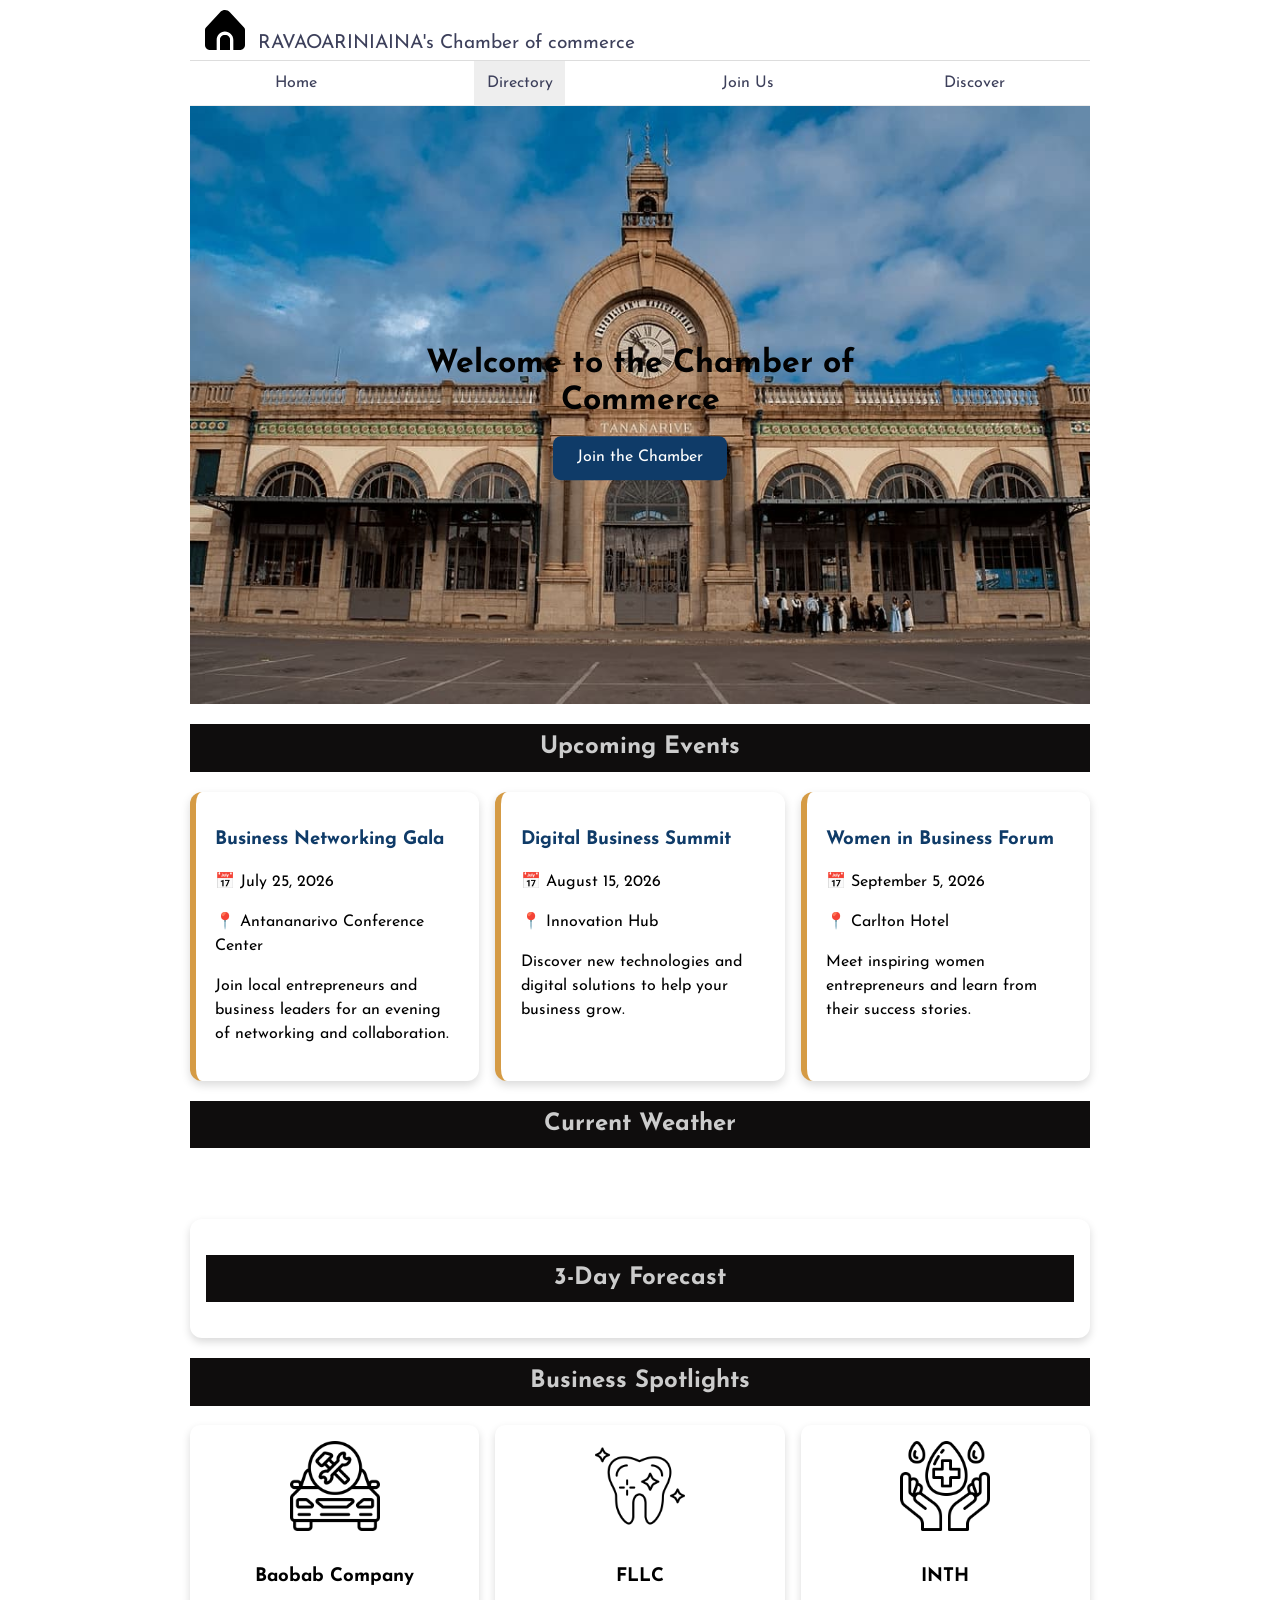
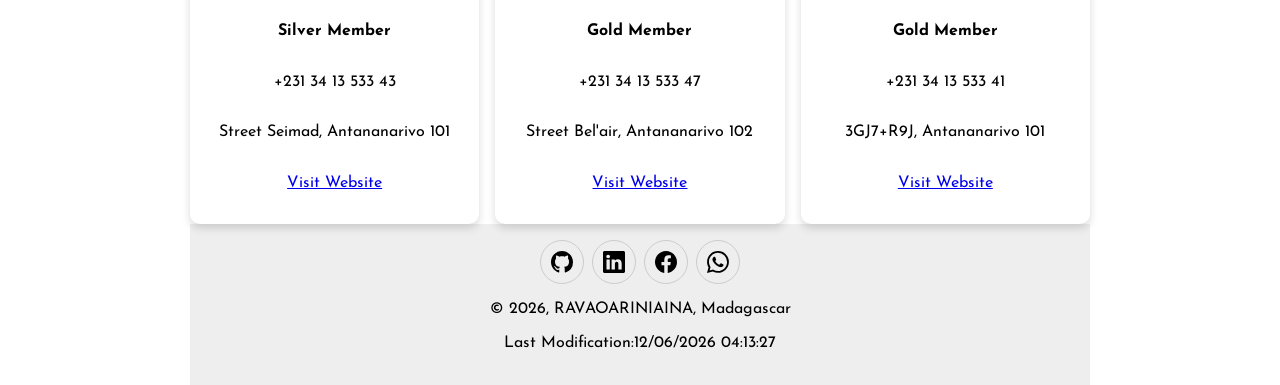
==== chamber/index.html @ f73c236e "week 3 CHECK" ====
<!DOCTYPE html>
<html lang="en">

<head>
    <meta charset="UTF-8">
    <meta name="viewport" content="width=device-width, initial-scale=1.0">

    <title>HOME | Chamber of Commerce</title>
    <meta name="description" content="This is a WDD231, Chamber of commerce class project; The site will create business directories
     by RAVAOARINIAINA">
    <meta name="author" content="RAVAOARINIAINA">
    <link rel="shortcut icon" href="favicon.ico" type="image/x-icon">
    <link rel="preconnect" href="https://fonts.googleapis.com">
    <link rel="preconnect" href="https://fonts.gstatic.com" crossorigin>
    <link
        href="https://fonts.googleapis.com/css2?family=Josefin+Sans:ital,wght@0,100..700;1,100..700&family=Sansita:ital,wght@0,400;0,700;0,800;0,900;1,400;1,700;1,800;1,900&display=swap"
        rel="stylesheet">

    <meta property="og:title" content="Explore the Chamber of Commerce Business Directory">
    <meta property="og:description"
        content="Explore local businesses, discover trusted services, and connect with Chamber of Commerce members in our community.">
    <meta property="og:url" content="https://www.directory.com/">
    <meta property="og:image" content="https://iloantsa.github.io/wdd231/chamber/images/hero.jpg">
    <link rel="stylesheet" href="styles/normalize.css">
    <link rel="stylesheet" href="styles/small.css">
    <link rel="stylesheet" href="styles/larger.css">
    <script src="scripts/getdate.js" defer></script>
    <script src="scripts/members.js" defer></script>
    <script src="scripts/navigation.js" defer></script>
    <script src="scripts/spotlights.js" defer></script>
    <script src="scripts/getweather.js" defer></script>
    <script src="scripts/forecast.js" defer></script>



</head>

<body>
    <header>
        <img src="images/home.svg" alt="Site Logo" width="50" height="50">
        <span>RAVAOARINIAINA's Chamber of commerce</span>
        <button id="ham-btn" class="hamburger" aria-label="Navigation Menu"></button>

    </header>
    <nav id="nav-bar" class="navigation">
        <ul>
            <li><a href="index.html">Home</a></li>
            <li class="current"><a href="directory.html">Directory</a></li>
            <li><a href="#">Join Us</a></li>
            <li><a href="#">Discover</a></li>
        </ul>

    </nav>
    <main>
        <section class="hero">
            <img src="images/hero.jpg" alt="Chamber Commerce of Antananarivo">
            <div class="hero-text">
                <h1>Welcome to the Chamber of Commerce</h1>
                <a href="join.html" class="join-btn">Join the Chamber</a>
            </div>
        </section>
        <section class="events">
            <h2>Upcoming Events</h2>
        
            <div class="event-container">
        
                <article class="event-card">
                    <h3>Business Networking Gala</h3>
        
                    <p>📅 July 25, 2026</p>
        
                    <p>📍 Antananarivo Conference Center</p>
        
                    <p>
                        Join local entrepreneurs and business leaders for an evening
                        of networking and collaboration.
                    </p>
                </article>
        
                <article class="event-card">
                    <h3>Digital Business Summit</h3>
        
                    <p>📅 August 15, 2026</p>
        
                    <p>📍 Innovation Hub</p>
        
                    <p>
                        Discover new technologies and digital solutions to help
                        your business grow.
                    </p>
                </article>
        
                <article class="event-card">
                    <h3>Women in Business Forum</h3>
        
                    <p>📅 September 5, 2026</p>
        
                    <p>📍 Carlton Hotel</p>
        
                    <p>
                        Meet inspiring women entrepreneurs and learn from their
                        success stories.
                    </p>
                </article>
        
            </div>
        </section>

        <section class="weather">
            <h2>Current Weather</h2>
        
            <p id="town"></p>
        
            <img id="weather-icon" src="" alt="">
        
            <p id="temperature"></p>
        
            <p id="description"></p>
        </section>
        <section class="forecast">
            <h2>3-Day Forecast</h2>
            <div id="forecast-container"></div>
        </section>
        <section class="spotlights">
            <h2>Business Spotlights</h2>
        
            <div id="spotlights"></div>
        </section>

    </main>

    <footer>
        <div class="social">
            <a href="#" target="_blank"><img src="images/github.svg" alt="github" width="16" height="16"></a>
            <a href="#" target="_blank"><img src="images/linkedin.svg" alt="linked in" width="16" height="16"></a>
            <a href="#" target="_blank"><img src="images/facebook.svg" alt="facebook" width="16" height="16"></a>
            <a href="#" target="_blank"><img src="images/whatsapp.svg" alt="whatsapp" width="16" height="16"></a>

        </div>
        <p>© 2026, <span id="currentyear"></span> RAVAOARINIAINA, Madagascar </p>
        <p id="lastModified"></p>

    </footer>

</body>

</html>
---- chamber/styles/small.css ----
/* ==========================================================
   SITE WIDE
========================================================== */

* {
    box-sizing: border-box;
    font-family: "Josefin Sans", sans-serif;
}

h1 {
    margin: 1rem 10px;
    color: #020202;
}

h2 {
    text-align: center;
    background: #0f0d0d;
    color: #ccc;
    padding: 10px;
}

/* ==========================================================
   HEADER
========================================================== */

header {
    display: grid;
    grid-template-columns: 50px auto 70px;
    align-items: end;
    column-gap: 8px;
    padding: 5px 0 5px 10px;
    border-bottom: 1px solid #ddd;
}

header img {
    width: 100%;
    height: auto;
    display: block;
    padding: 5px;
}

header span {
    color: #3D405B;
    font-size: 1.2rem;
}

/* ==========================================================
   HAMBURGER
========================================================== */

.hamburger {
    background: none;
    border: none;
    color: #3D405B;
    cursor: pointer;
    font-size: 35px;
    padding: 20px;
    margin-right: 20px;
}

.hamburger::before {
    content: "\2630";
}

.hamburger.show::before {
    content: "\00D7";
}

/* ==========================================================
   NAVIGATION
========================================================== */

.navigation {
    display: none;
}

.navigation.show {
    display: block;
}

.navigation ul {
    list-style: none;
    margin: 0;
    padding: 0;
}

.navigation li.current {
    background: #eee;
}

.navigation a {
    display: block;
    padding: .8rem;
    color: #3D405B;
    text-decoration: none;
    border-bottom: 1px solid #ddd;
}

.navigation a:hover {
    background: #ccceee;
}

/* ==========================================================
   HERO
========================================================== */

.hero {
    position: relative;
}

.hero img {
    width: 100%;
    display: block;
}

.hero-text {
    position: absolute;
    top: 50%;
    left: 50%;
    transform: translate(-50%, -50%);
    text-align: center;
}

.join-btn {
    display: inline-block;
    padding: .8rem 1.5rem;
    background: #0f3b68;
    color: white;
    text-decoration: none;
    border-radius: 8px;
    cursor: pointer;
}


/* ==========================================================
   BUTTONS
========================================================== */

.buttons {
    display: flex;
    justify-content: center;
    gap: 10px;
    padding: 10px;
}

button {
    width: 90px;
    padding: 8px;
    cursor: pointer;
}

/* ==========================================================
   DIRECTORY
========================================================== */

.container {
    display: grid;
    grid-template-columns: 1fr;
    gap: 20px;
    padding: 20px;
    background: #f0f0f0;
}

#members.grid {
    display: grid;
    grid-template-columns: repeat(auto-fit, minmax(250px, 1fr));
    gap: 1rem;
}

#members.list {
    display: block;
}

#members section {
    background: white;
    border: 1px solid #ccc;
    border-radius: 8px;
    padding: 1rem;
    text-align: center;
}

#members section a {
    text-decoration: none;
    color: #3D405B;
    font-weight: bold;
}

#members section a:hover {
    text-decoration: underline;
}

/* ==========================================================
   EVENTS
========================================================== */

.event-container {
    display: grid;
    gap: 1rem;
}

.event-card {
    background: white;
    border-left: 6px solid #d59b45;
    border-radius: 12px;
    padding: 1.2rem;
    box-shadow: 0 4px 10px rgba(0, 0, 0, .15);
}

.event-card h3 {
    color: #0f3b68;
}

.event-card p {
    line-height: 1.5;
}

/* ==========================================================
   WEATHER
========================================================== */

.weather-container {
    display: grid;
    gap: 1rem;
}

.current-weather,
.forecast {
    background: white;
    padding: 1rem;
    border-radius: 12px;
    box-shadow: 0 4px 8px rgba(0, 0, 0, .15);
}

#forecast-container {
    display: grid;
    gap: 1rem;
}

.forecast-card {
    background: #f5f5f5;
    border-radius: 10px;
    text-align: center;
    padding: 1rem;
}

.card {
    background: #f6f0da;
    border: 1px solid #5d6f67;
    border-radius: 10px;
    text-align: center;
}

.card h2 {
    color: #3a5250;
}

#temperature {
    font-size: 2rem;
    color: #537279;
}

#description {
    text-transform: capitalize;
}

/* ==========================================================
   SPOTLIGHTS
========================================================== */

#spotlights {
    display: grid;
    gap: 1rem;
}

#spotlights section {
    background: white;
    border-radius: 10px;
    box-shadow: 0 4px 8px rgba(0, 0, 0, .15);
    padding: 1rem;
    text-align: center;
}

#spotlights img {
    width: 90px;
    height: 90px;
    object-fit: contain;
    margin-bottom: 1rem;
}

/* ==========================================================
   FOOTER
========================================================== */

footer {
    background: #eee;
    text-align: center;
    padding: 1rem;
}

.social {
    display: flex;
    justify-content: center;
    gap: 8px;
}

.social a {
    width: 44px;
    height: 44px;
    border: 1px solid #ccc;
    border-radius: 50%;
    display: flex;
    justify-content: center;
    align-items: center;
}

.social img {
    width: 22px;
    height: 22px;
}

.social a:hover {
    background: #ddd;
}
---- chamber/styles/larger.css ----
@media only screen and (min-width: 38rem) {

    /* =========================
       GENERAL LAYOUT
    ========================== */

    header,
    nav,
    main,
    footer {
        max-width: 900px;
        margin: 0 auto;
    }

    /* =========================
       HEADER
    ========================== */

    header {
        grid-template-columns: 50px auto;
    }

    .hamburger {
        display: none;
    }

    /* =========================
       NAVIGATION
    ========================== */

    .navigation {
        display: block;
        border-bottom: 1px solid #eee;
    }

    .navigation ul {
        display: flex;
        justify-content: space-around;
    }

    .navigation a {
        border: none;
    }

    /* =========================
       HOME GRID
    ========================== */

    .home-grid {
        grid-template-columns: repeat(3, 1fr);
    }

    /* =========================
       DIRECTORY
    ========================== */

    .container {
        grid-template-columns: 1fr 1fr;
    }

    .section1 {
        grid-column: 1;
    }

    .section2 {
        grid-column: 2;
    }

    .section3 {
        grid-column: 1 / 3;
    }

    /* =========================
       EVENTS
    ========================== */

    .event-container {
        grid-template-columns: repeat(3, 1fr);
    }

    /* =========================
       WEATHER
    ========================== */

    .weather-container {
        grid-template-columns: 300px 1fr;
    }

    /* =========================
       FORECAST
    ========================== */

    #forecast-container {
        grid-template-columns: repeat(3, 1fr);
    }

    /* =========================
       SPOTLIGHTS
    ========================== */

    #spotlights {
        grid-template-columns: repeat(3, 1fr);
    }

    #spotlights section {
        display: flex;
        flex-direction: column;
        align-items: center;
        text-align: center;
    }
}
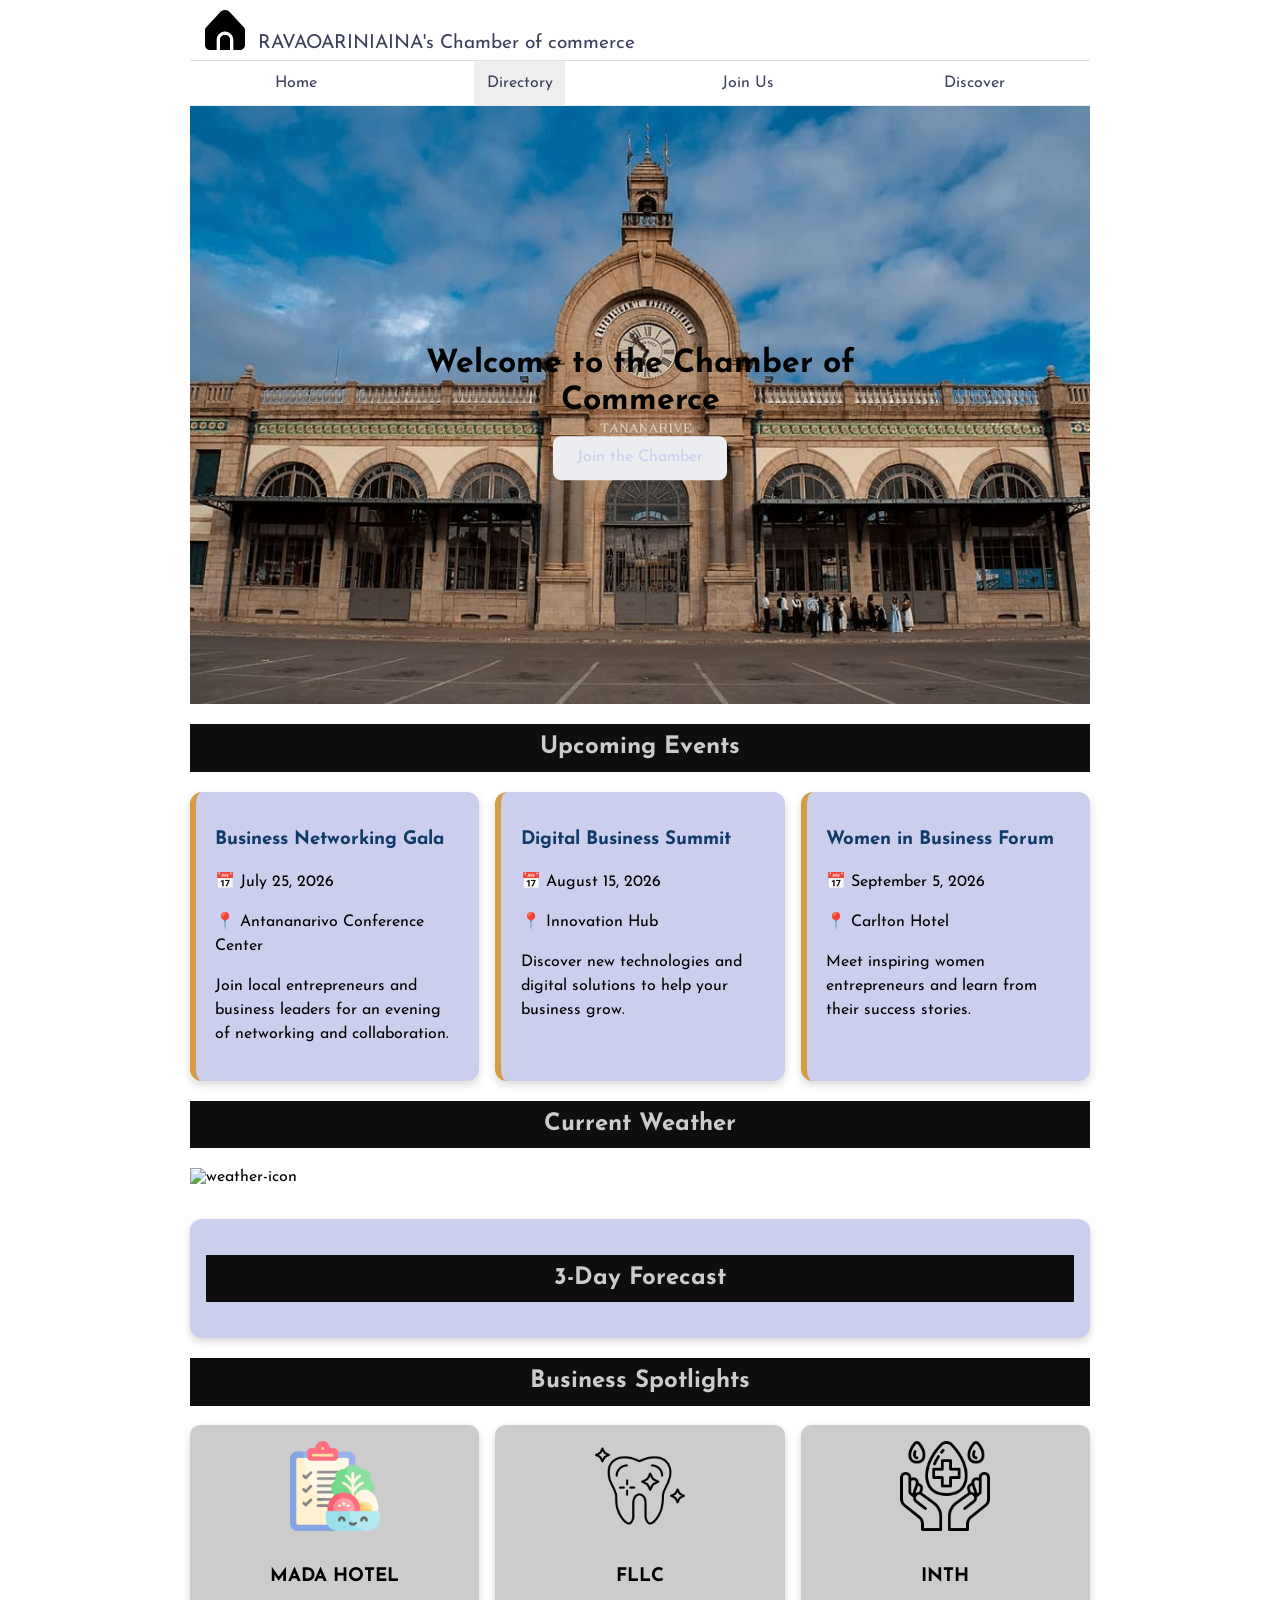
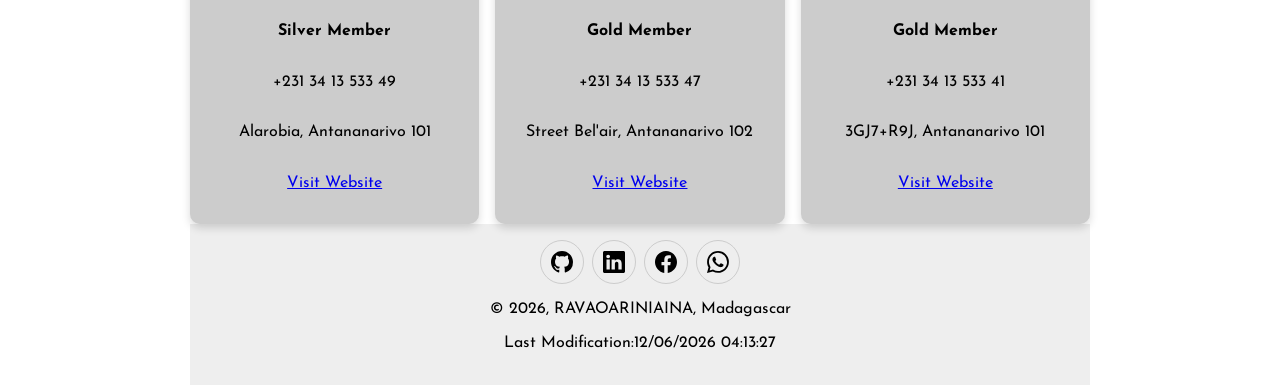
==== commit 95cd91c5: "img correct" ====
--- a/chamber/index.html
+++ b/chamber/index.html
@@ -111,7 +111,7 @@
         
             <p id="town"></p>
         
-            <img id="weather-icon" src="" alt="">
+            <img id="weather-icon" alt="weather-icon">
         
             <p id="temperature"></p>
         
--- a/chamber/styles/small.css
+++ b/chamber/styles/small.css
@@ -124,8 +124,8 @@
 .join-btn {
     display: inline-block;
     padding: .8rem 1.5rem;
-    background: #0f3b68;
-    color: white;
+    background: #ebedf0;
+    color: #ccceee;
     text-decoration: none;
     border-radius: 8px;
     cursor: pointer;
@@ -172,7 +172,7 @@
 }
 
 #members section {
-    background: white;
+    background: #ccceee;
     border: 1px solid #ccc;
     border-radius: 8px;
     padding: 1rem;
@@ -199,7 +199,7 @@
 }
 
 .event-card {
-    background: white;
+    background: #ccceee;
     border-left: 6px solid #d59b45;
     border-radius: 12px;
     padding: 1.2rem;
@@ -225,7 +225,7 @@
 
 .current-weather,
 .forecast {
-    background: white;
+    background: #ccceee;
     padding: 1rem;
     border-radius: 12px;
     box-shadow: 0 4px 8px rgba(0, 0, 0, .15);
@@ -273,7 +273,7 @@
 }
 
 #spotlights section {
-    background: white;
+    background: #ccc;
     border-radius: 10px;
     box-shadow: 0 4px 8px rgba(0, 0, 0, .15);
     padding: 1rem;
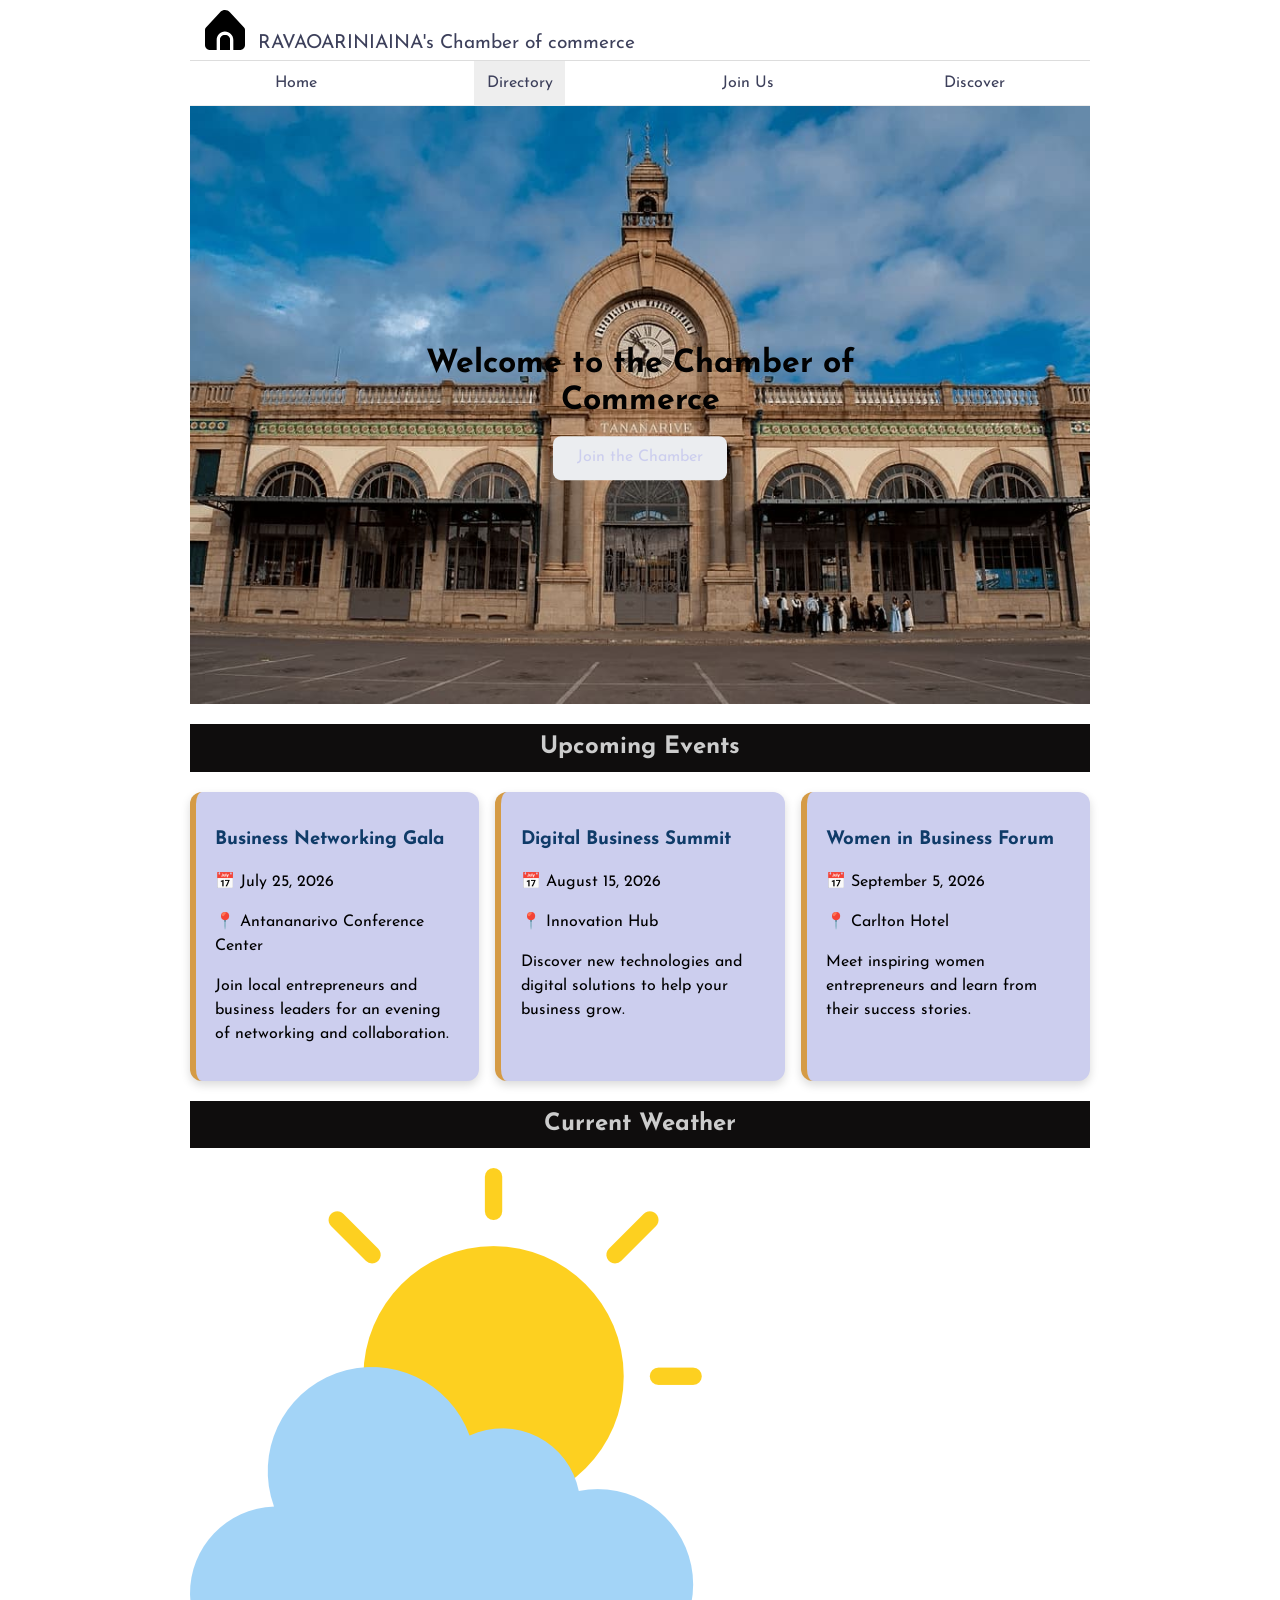
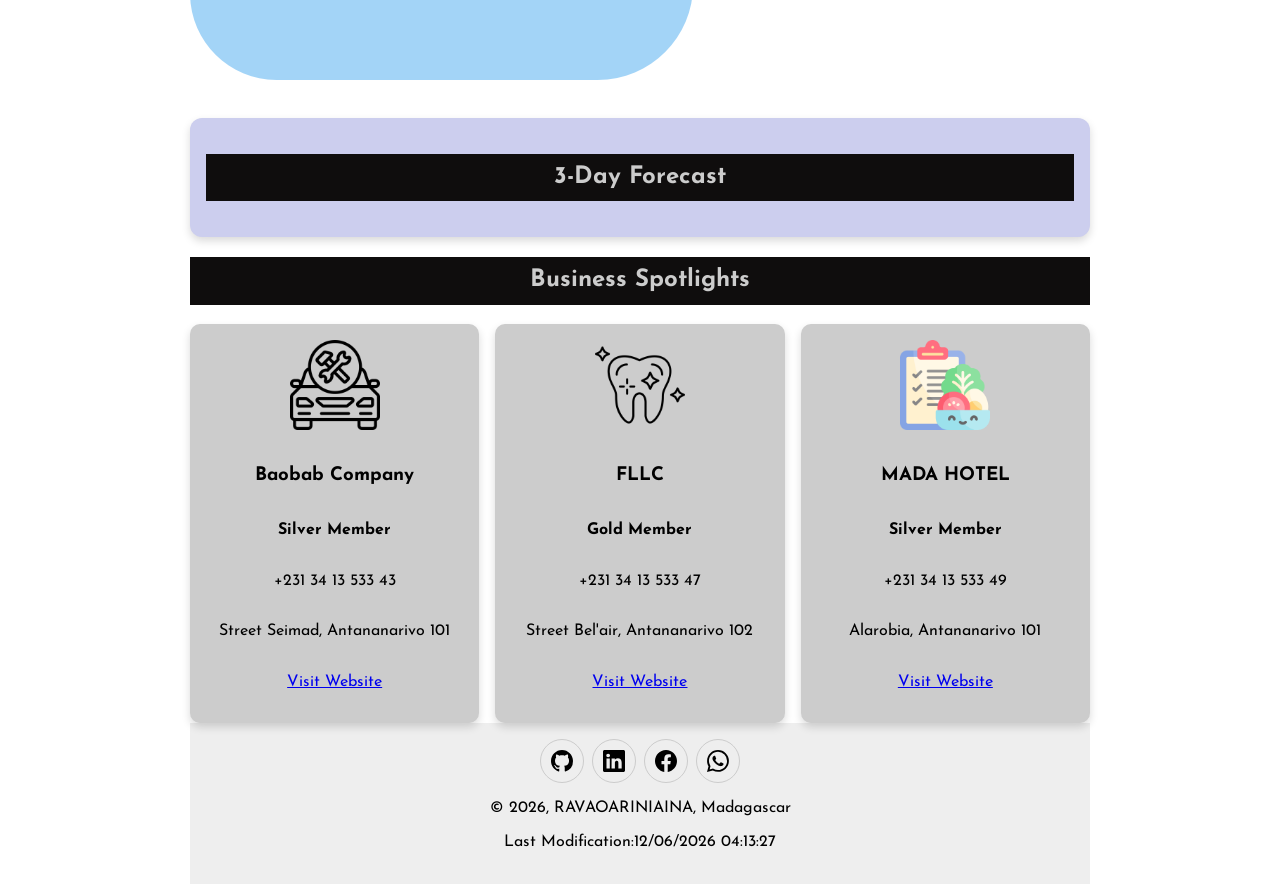
==== commit e857bfcf: "weather" ====
--- a/chamber/index.html
+++ b/chamber/index.html
@@ -111,7 +111,7 @@
         
             <p id="town"></p>
         
-            <img id="weather-icon" alt="weather-icon">
+            <img id="weather-icon" src="images/weather.png" alt="weather-icon">
         
             <p id="temperature"></p>
         
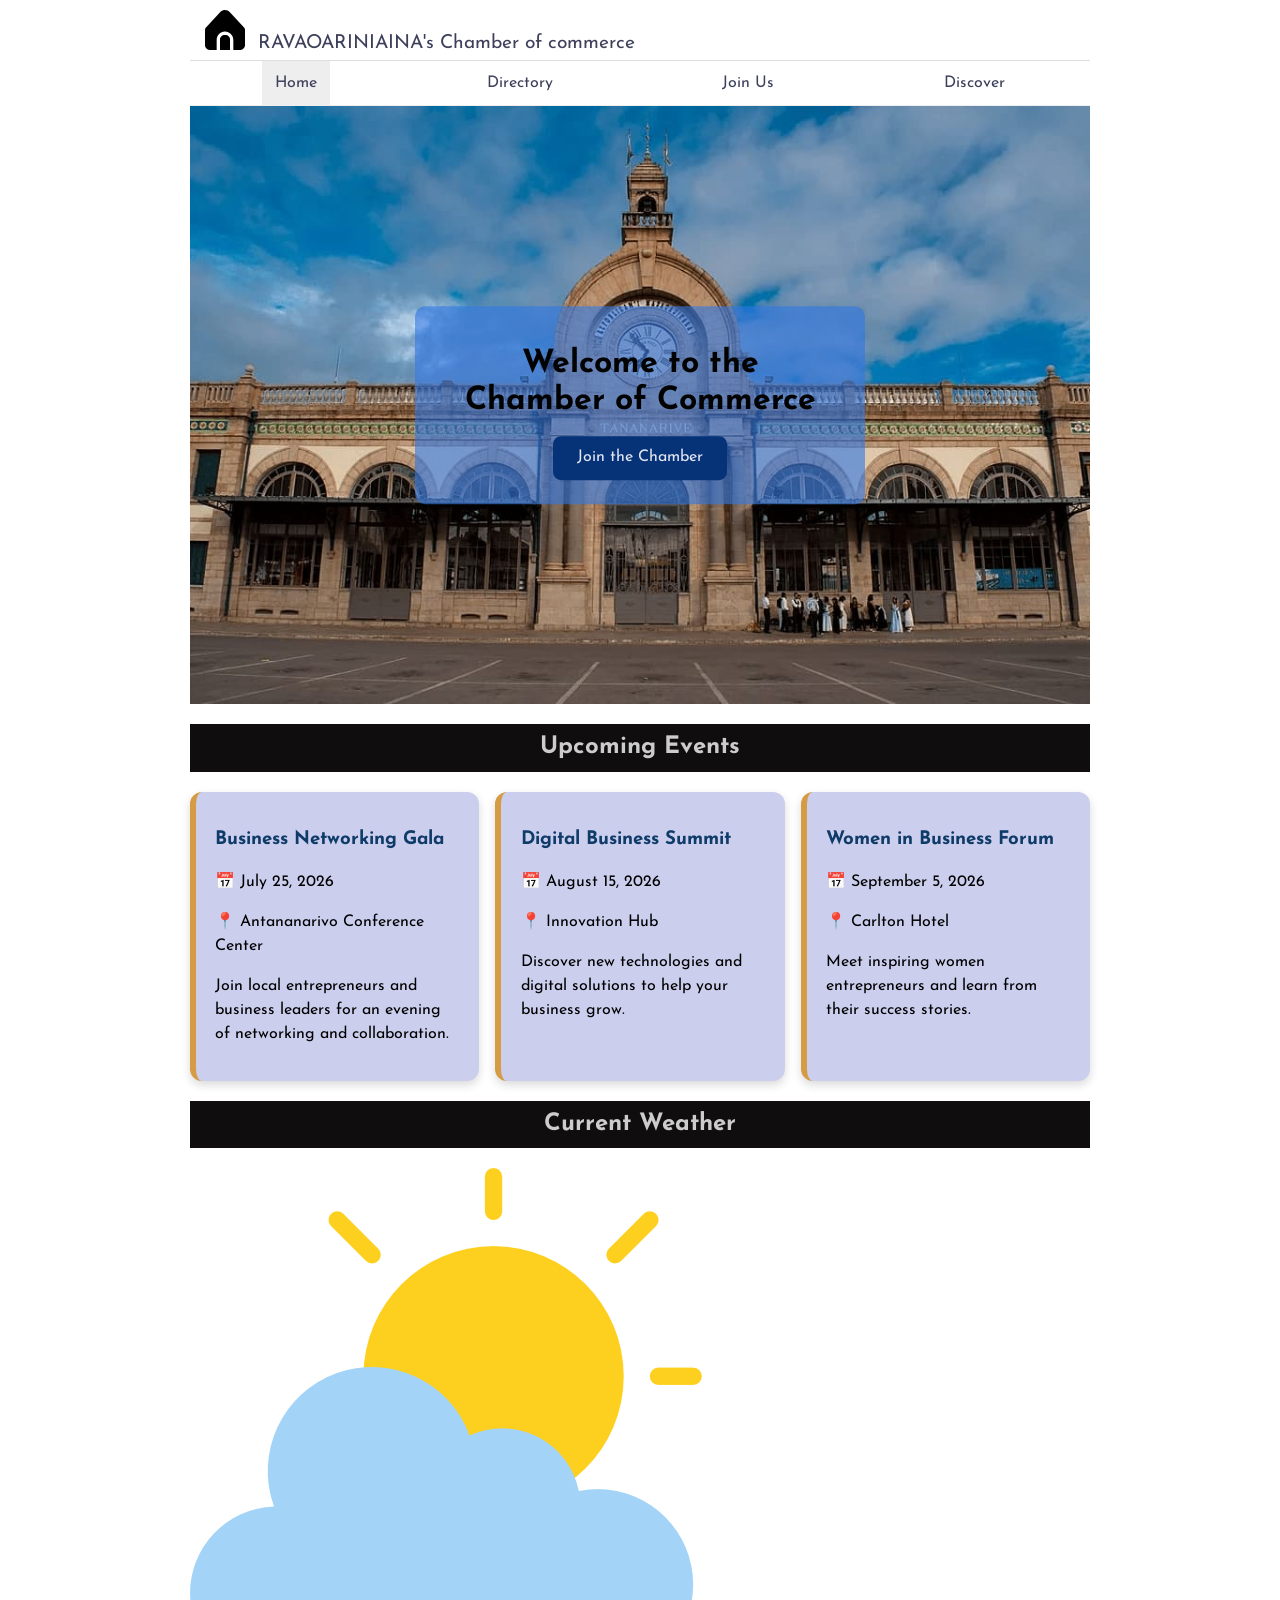
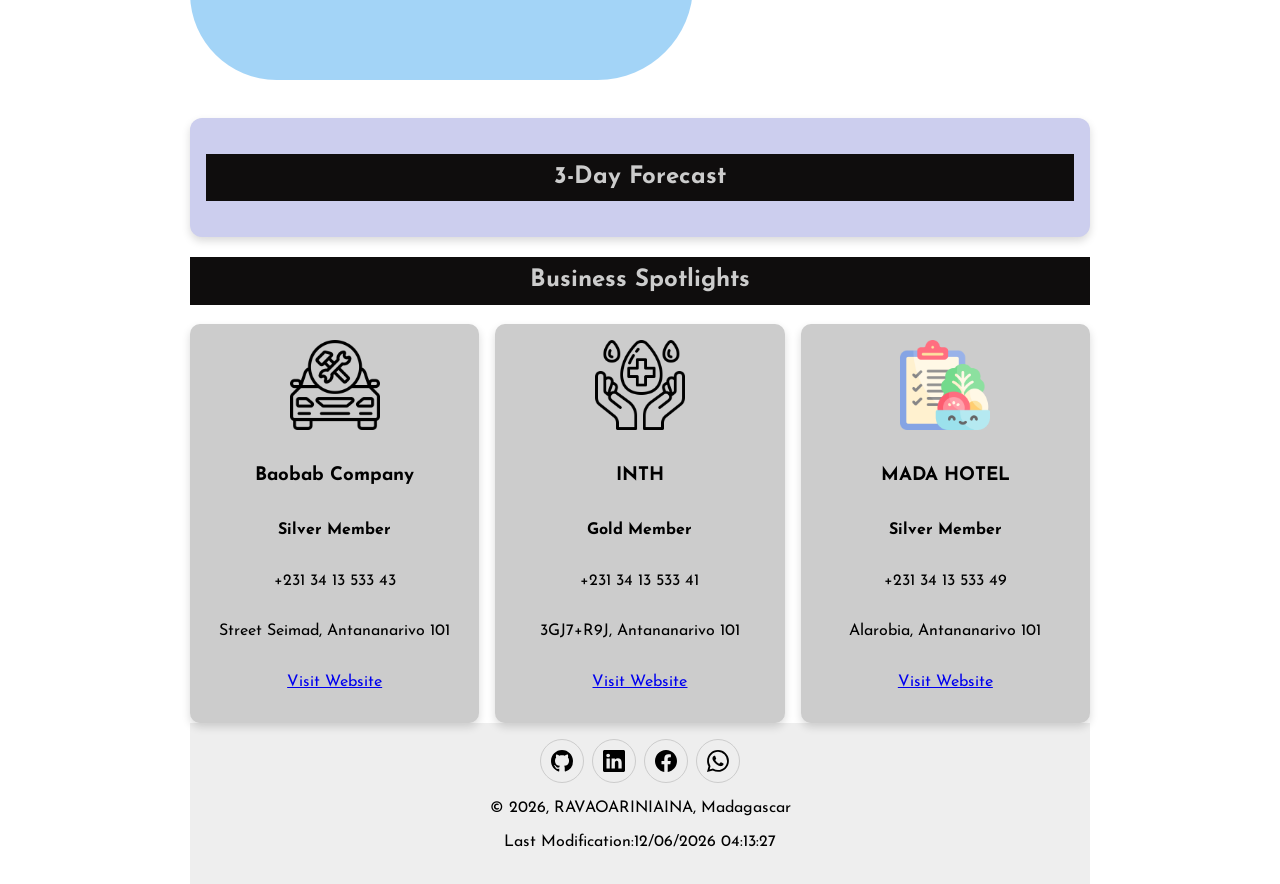
==== commit d609b117: "last chnage w3" ====
--- a/chamber/index.html
+++ b/chamber/index.html
@@ -44,8 +44,8 @@
     </header>
     <nav id="nav-bar" class="navigation">
         <ul>
-            <li><a href="index.html">Home</a></li>
-            <li class="current"><a href="directory.html">Directory</a></li>
+            <li class="current"><a href="index.html">Home</a></li>
+            <li><a href="directory.html">Directory</a></li>
             <li><a href="#">Join Us</a></li>
             <li><a href="#">Discover</a></li>
         </ul>
--- a/chamber/styles/small.css
+++ b/chamber/styles/small.css
@@ -118,14 +118,17 @@
     top: 50%;
     left: 50%;
     transform: translate(-50%, -50%);
+    background-color: #3178e499;
+    padding: 1.5rem;
+    border-radius: 10px;
     text-align: center;
 }
 
 .join-btn {
     display: inline-block;
     padding: .8rem 1.5rem;
-    background: #ebedf0;
-    color: #ccceee;
+    background: #063377;
+    color: #e5e6f3;
     text-decoration: none;
     border-radius: 8px;
     cursor: pointer;
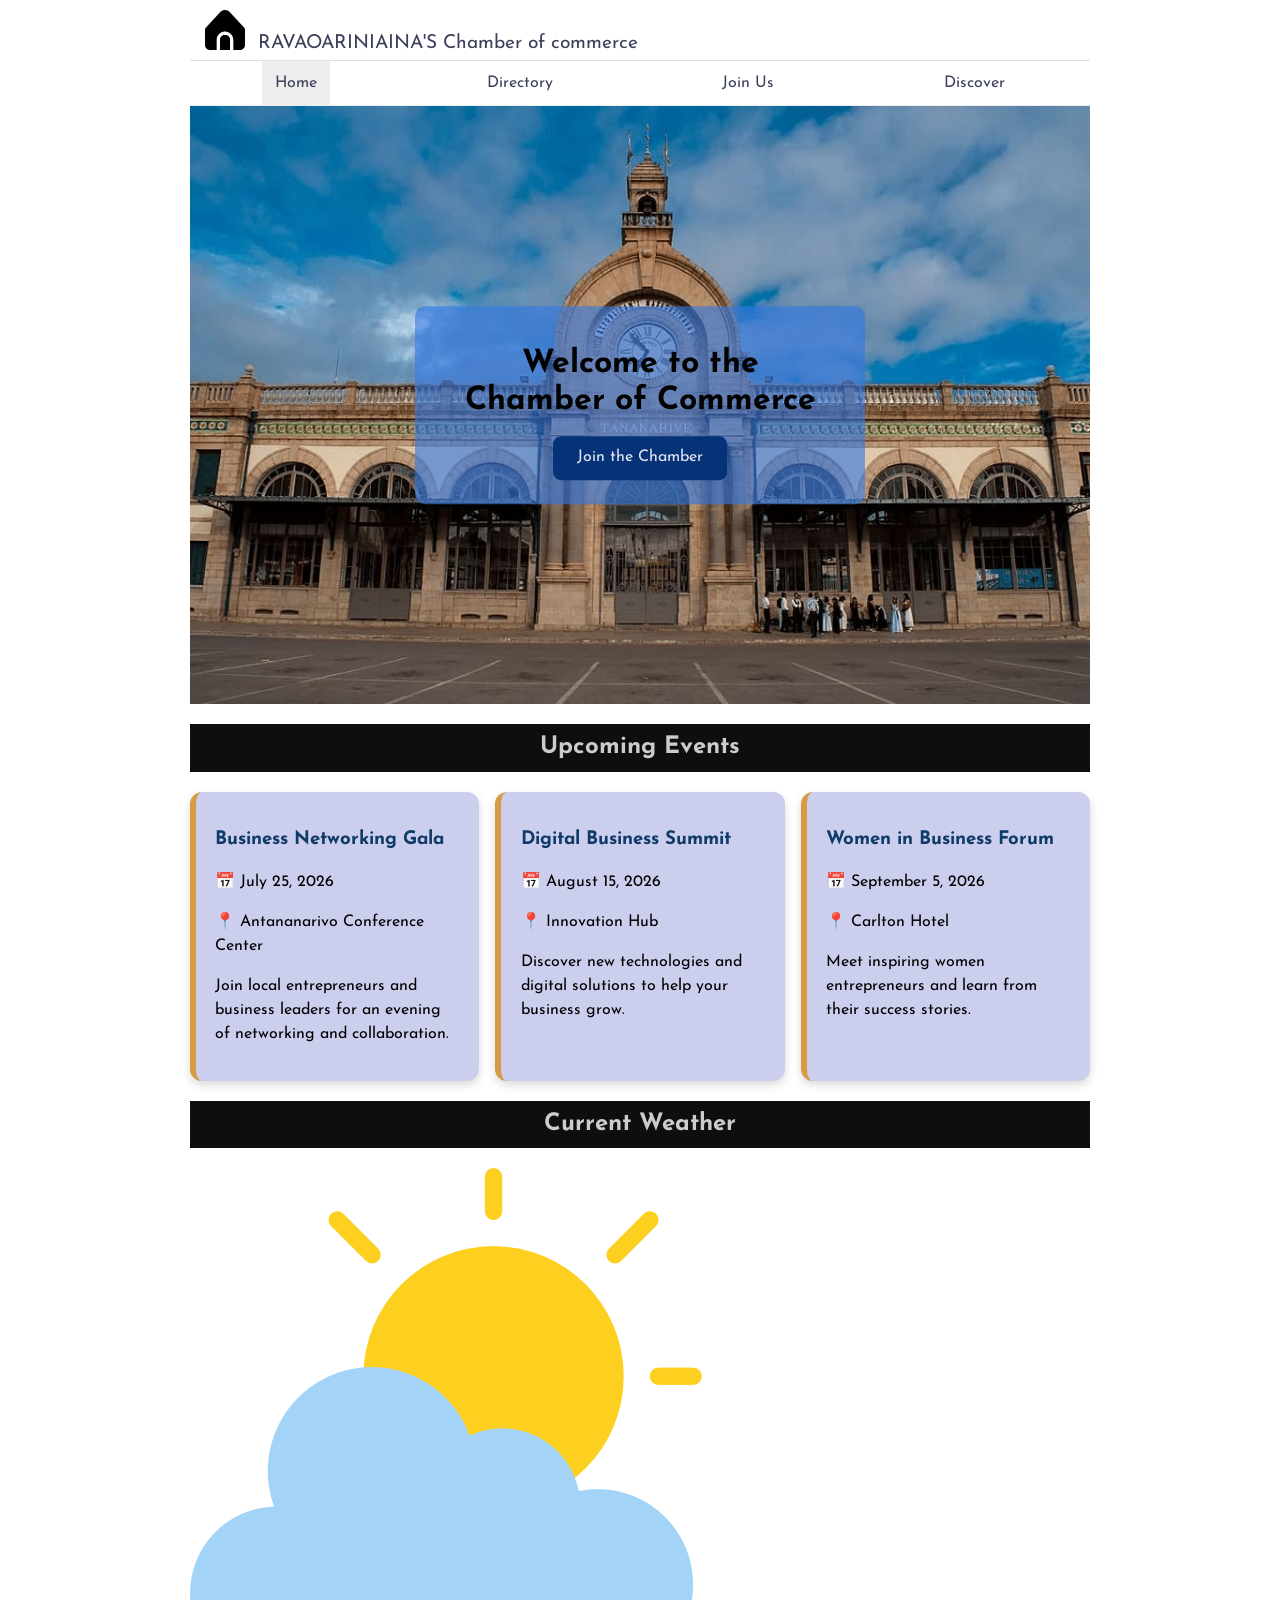
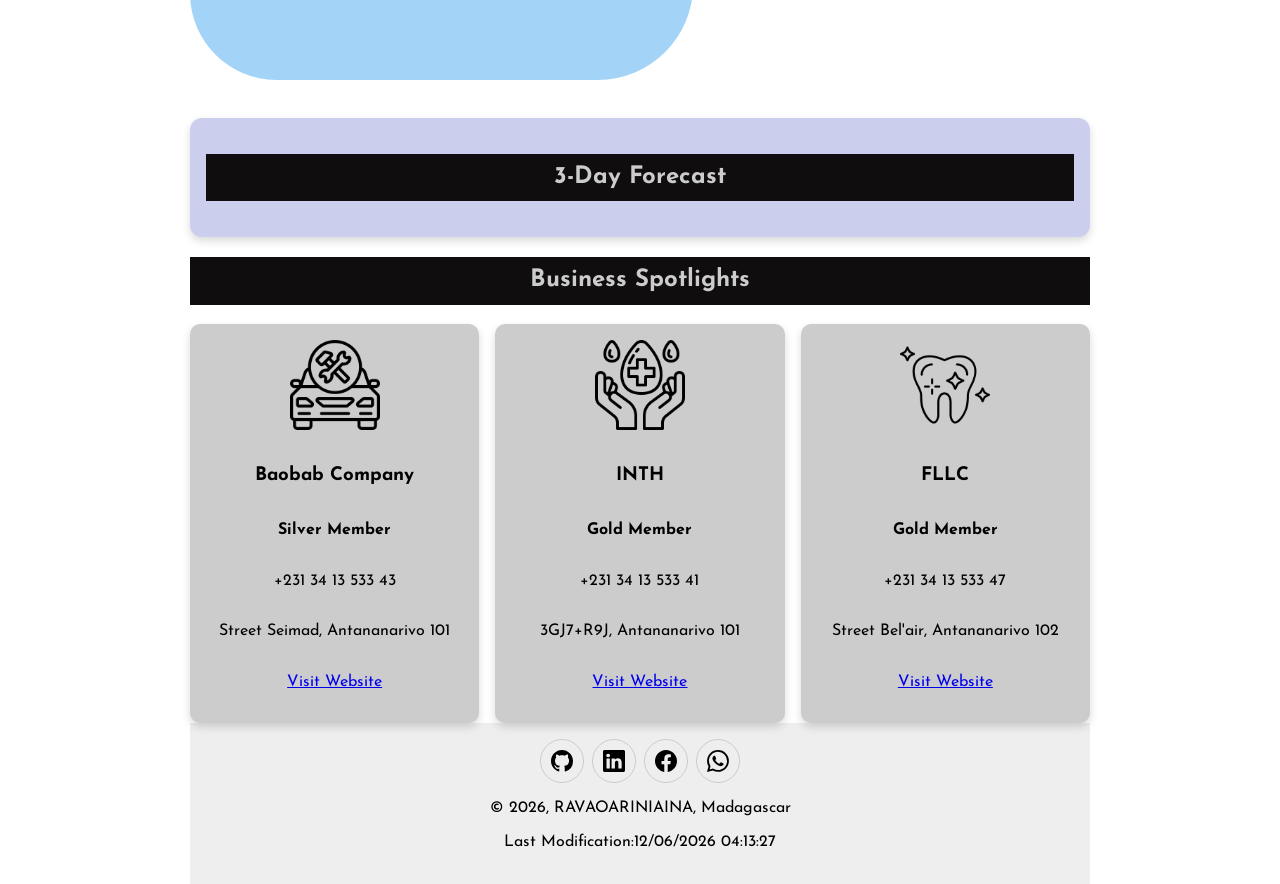
==== commit fd32a9a0: "last verif" ====
--- a/chamber/index.html
+++ b/chamber/index.html
@@ -38,7 +38,7 @@
 <body>
     <header>
         <img src="images/home.svg" alt="Site Logo" width="50" height="50">
-        <span>RAVAOARINIAINA's Chamber of commerce</span>
+        <span>RAVAOARINIAINA'S Chamber of commerce</span>
         <button id="ham-btn" class="hamburger" aria-label="Navigation Menu"></button>
 
     </header>
